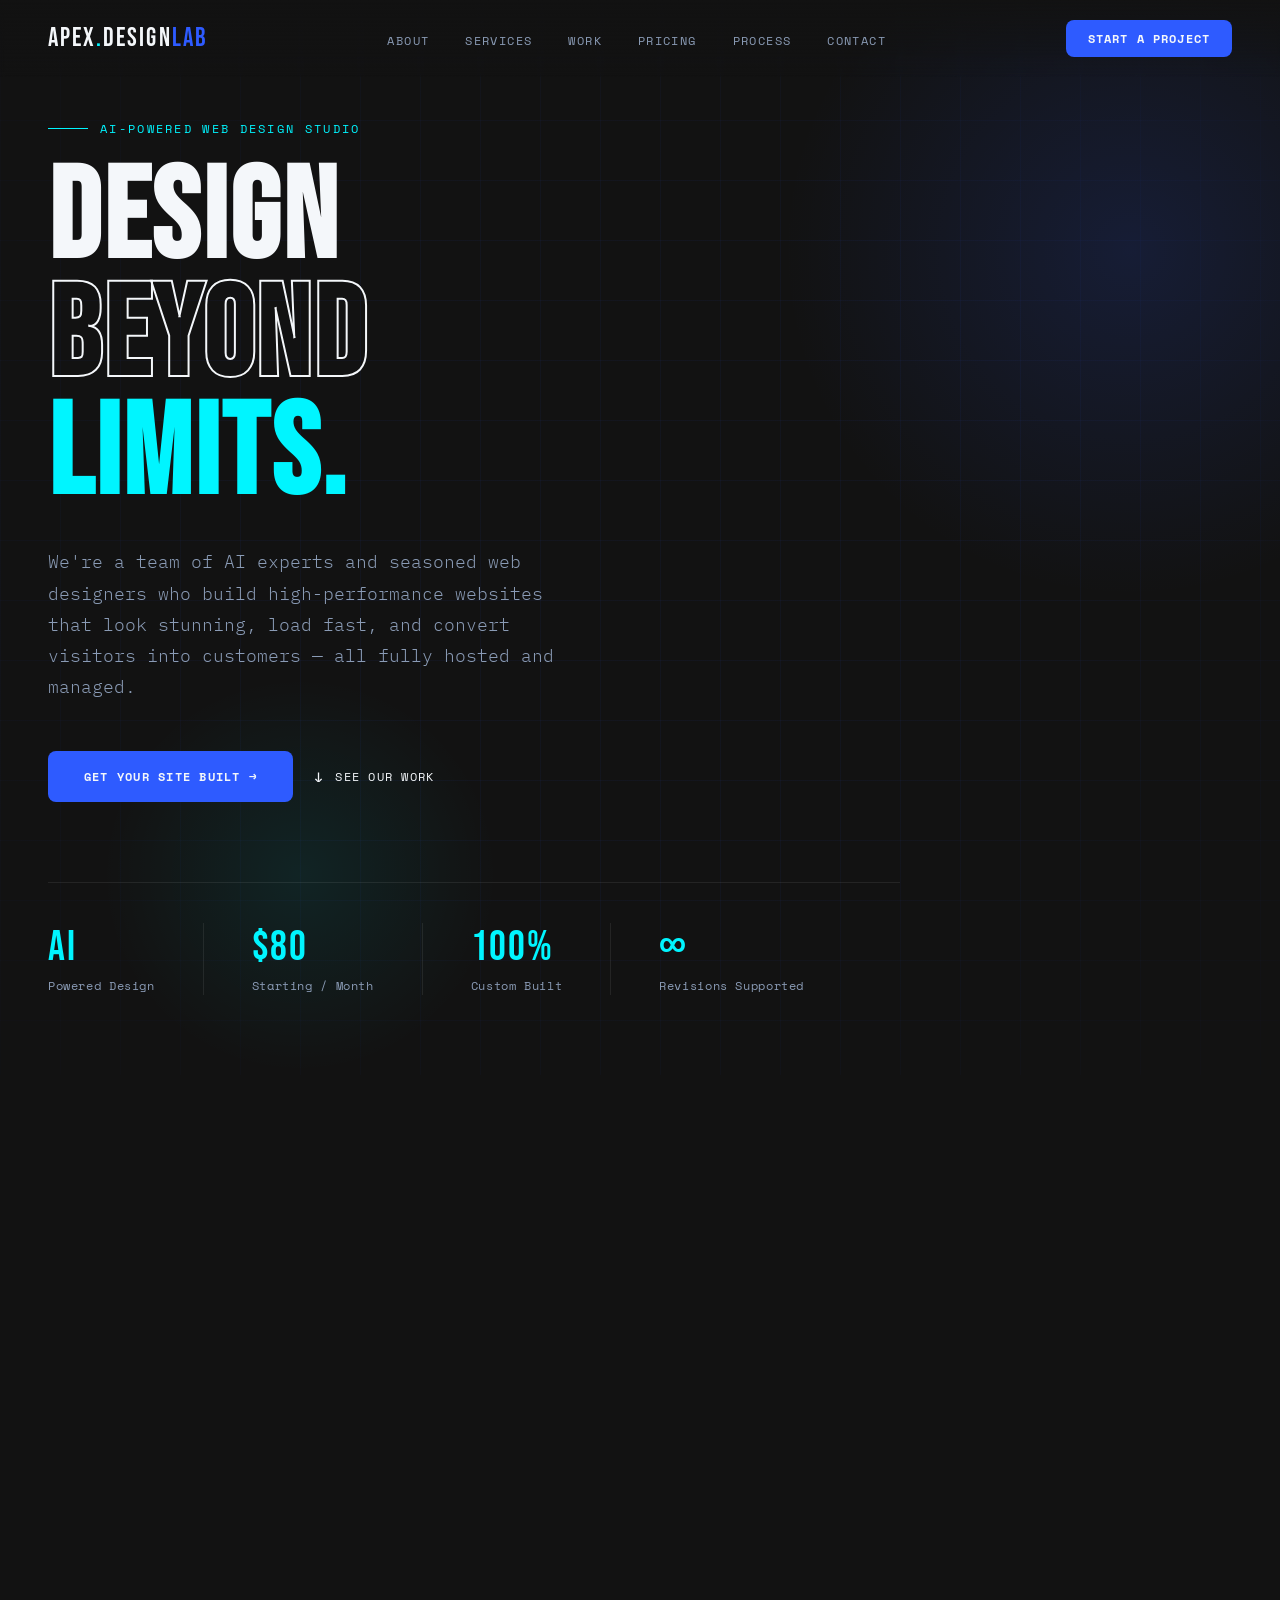
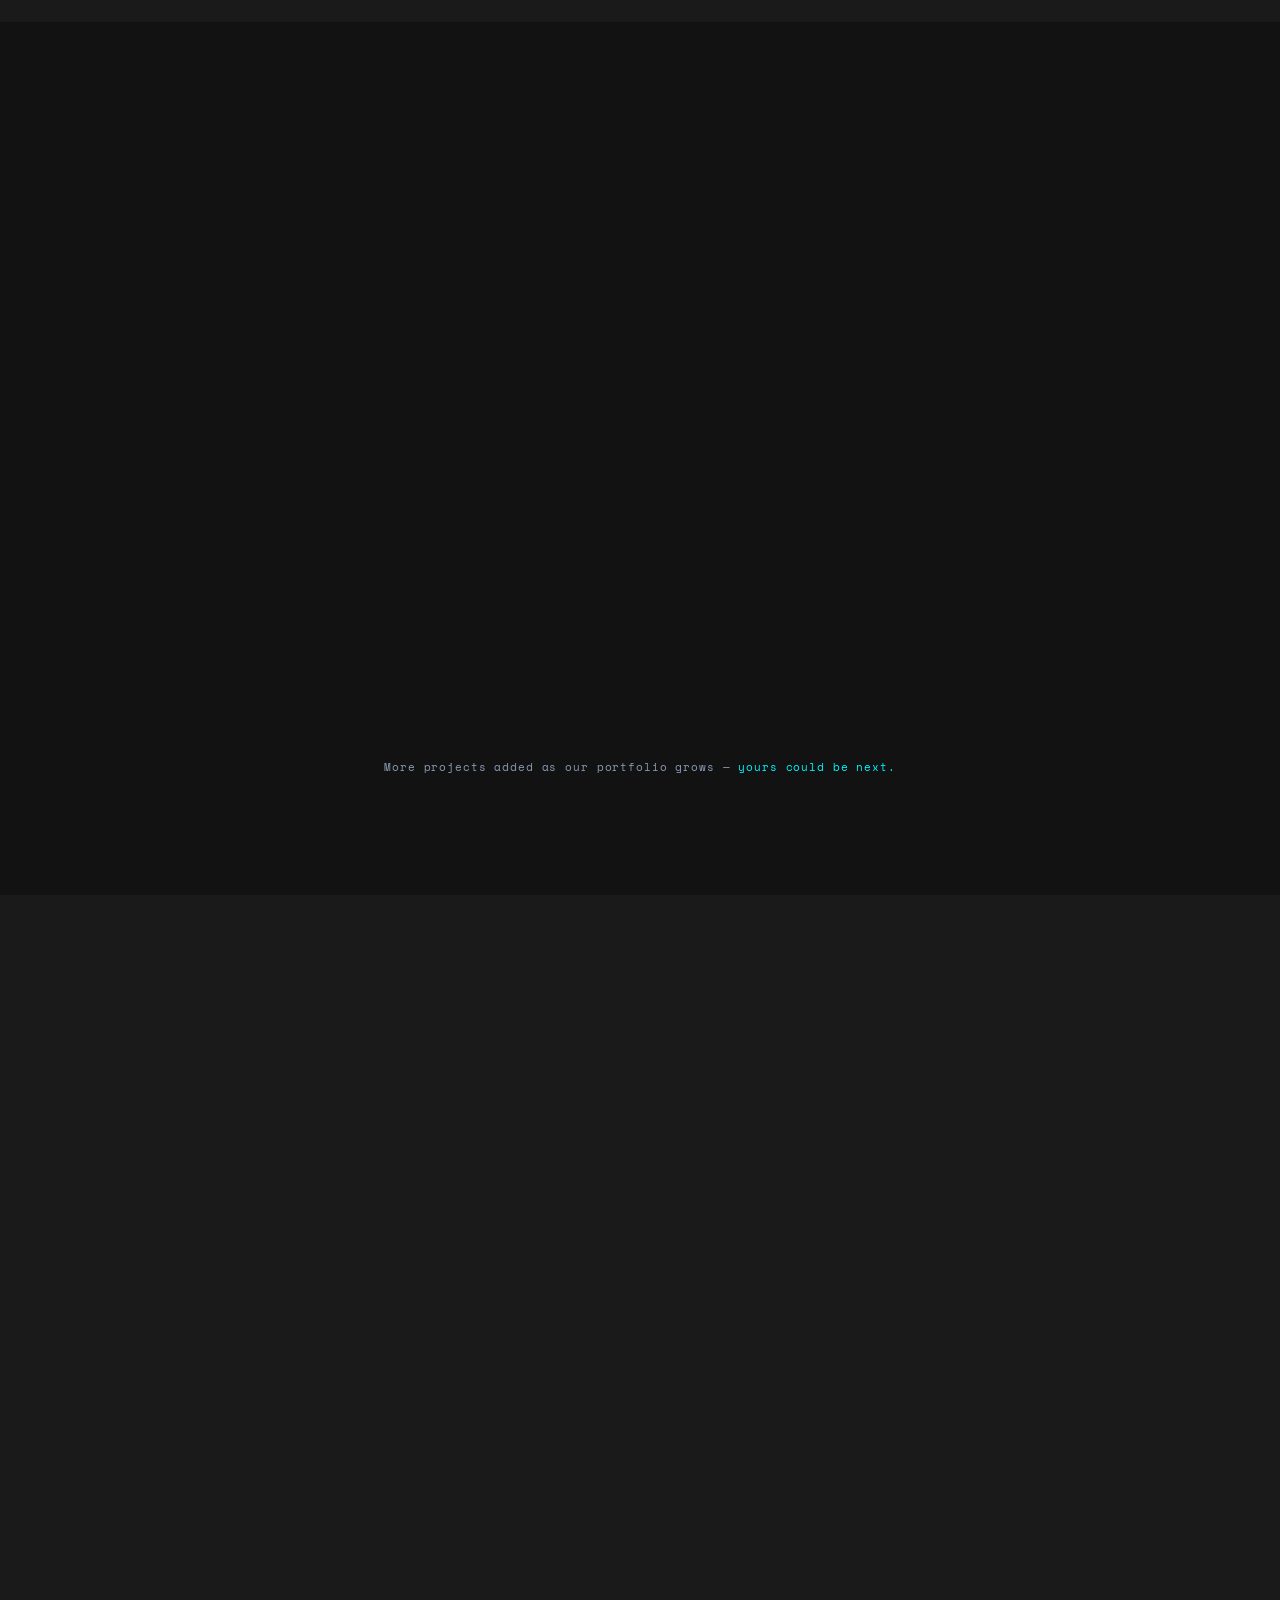
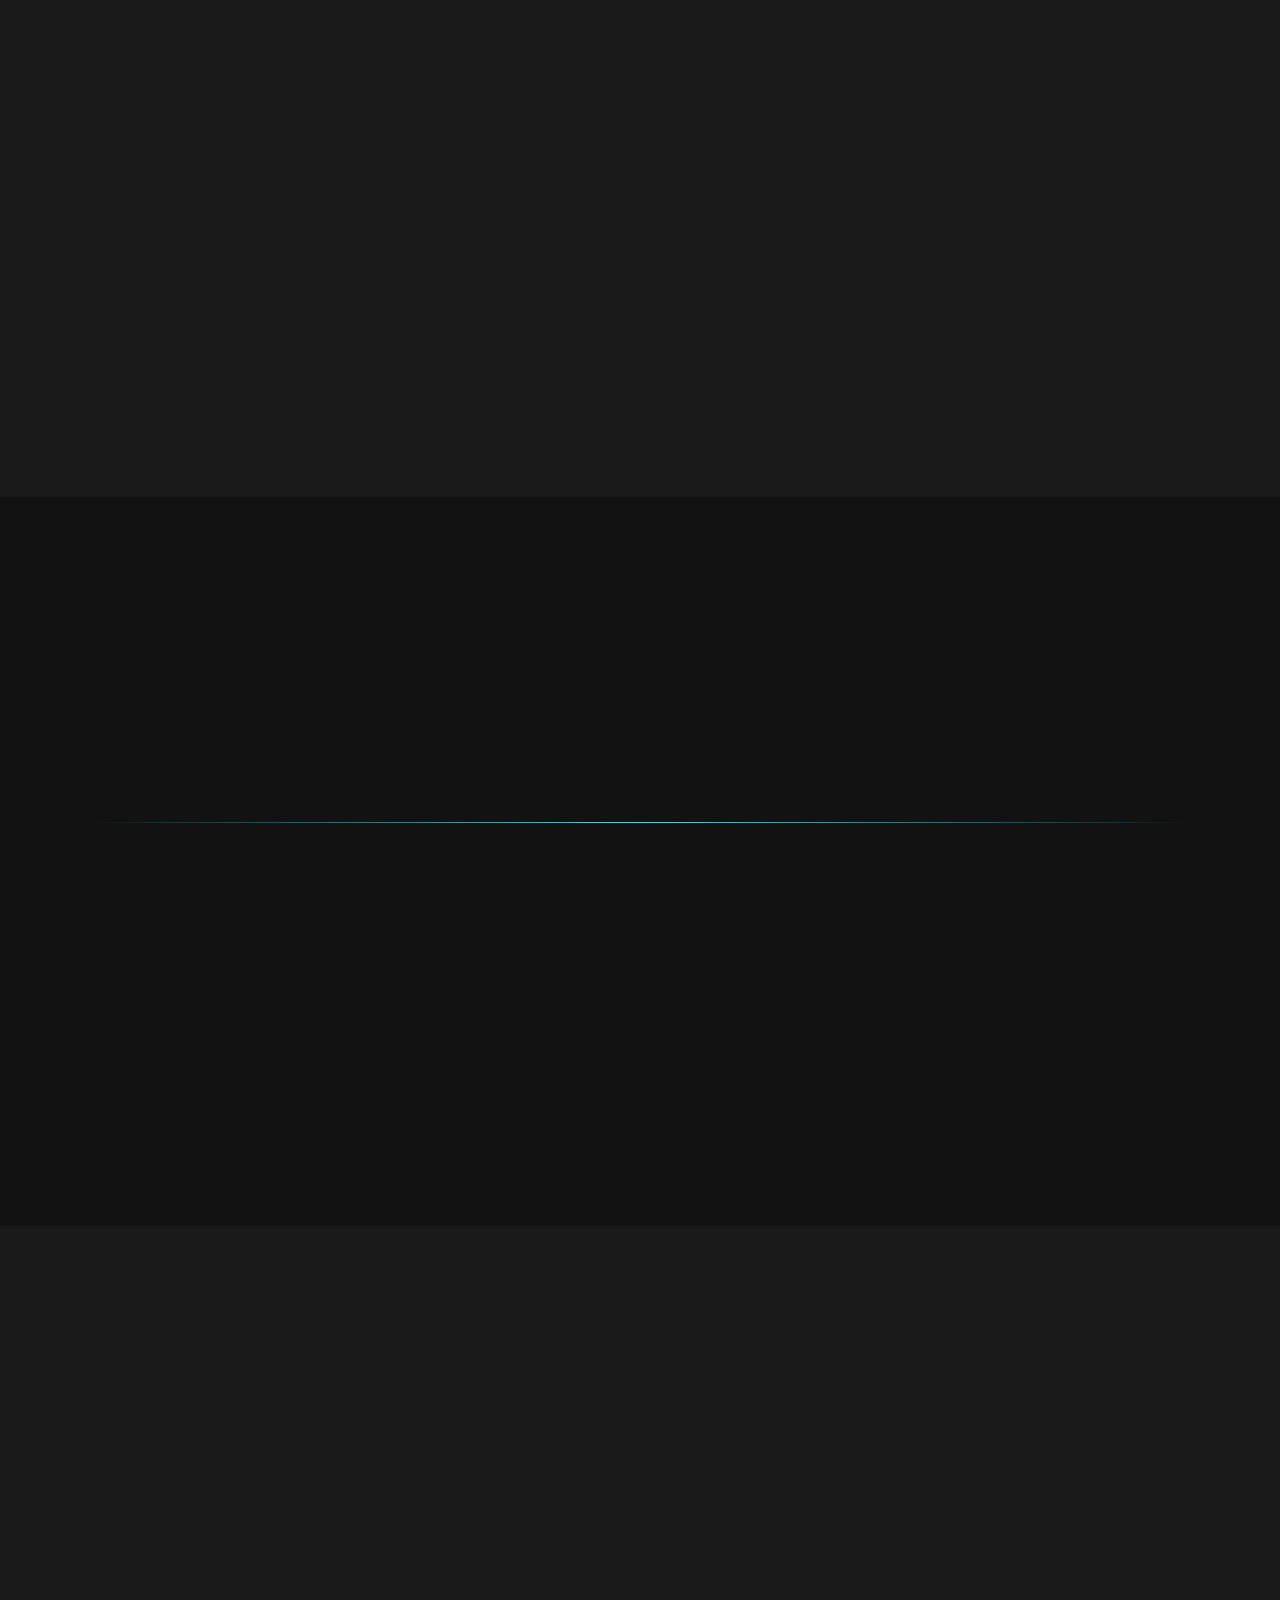
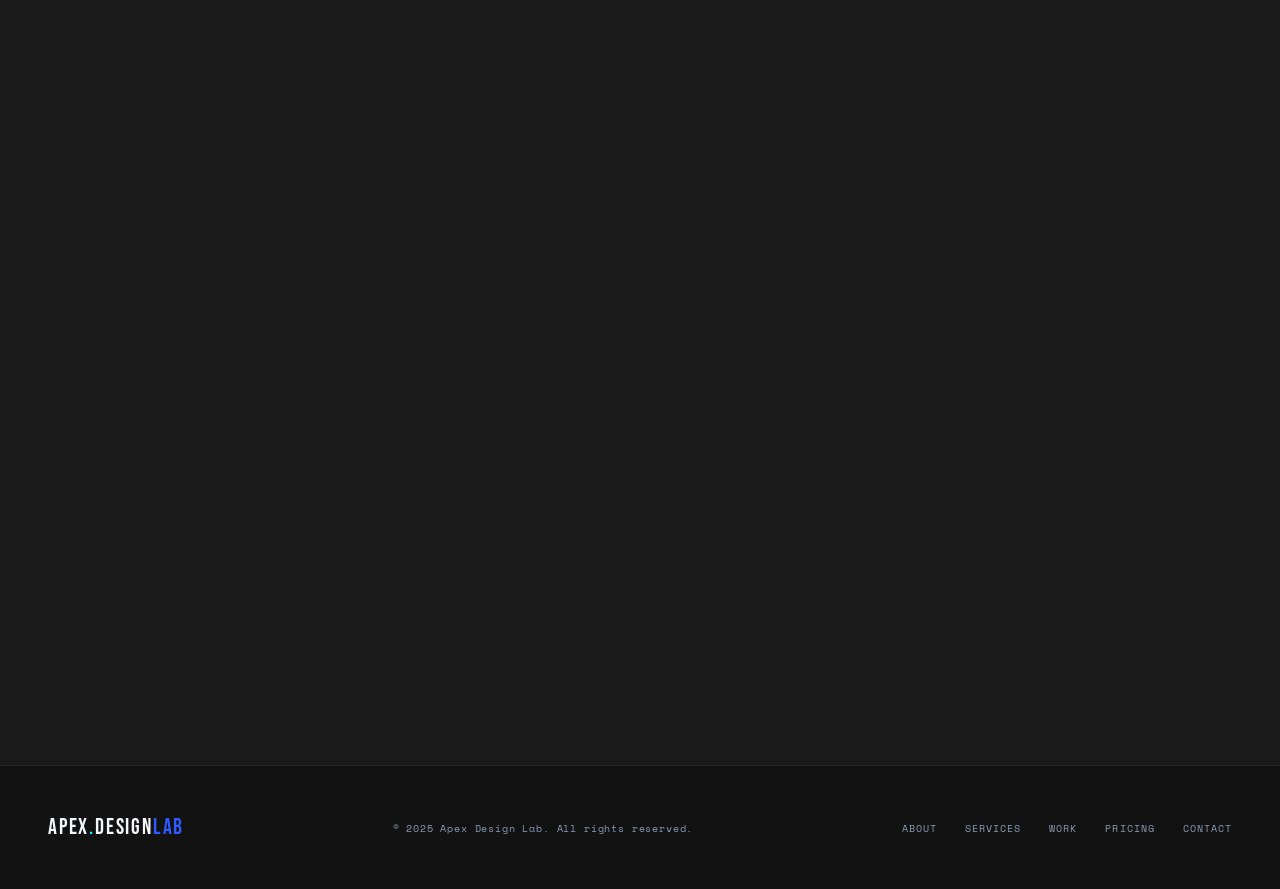
==== old.html @ 5b506402 "Rename index.html to old.html" ====
<!DOCTYPE html>
<html lang="en">
<head>
  <meta charset="UTF-8" />
  <meta name="viewport" content="width=device-width, initial-scale=1.0"/>
  <title>Apex Design Lab — AI-Powered Web Design</title>
  <link href="https://fonts.googleapis.com/css2?family=Bebas+Neue&family=IBM+Plex+Mono:wght@300;400;500&family=Space+Mono:wght@400;700&display=swap" rel="stylesheet"/>
  <style>
    *, *::before, *::after { box-sizing: border-box; margin: 0; padding: 0; }

    :root {
      --black: #121212;
      --surface: #1a1a1a;
      --card: #1f1f1f;
      --border: rgba(255,255,255,0.08);
      --accent: #00F5FF;
      --primary: #2E5BFF;
      --accent2: #2E5BFF;
      --text: #F4F7FA;
      --muted: #8a9bb5;
      --white: #F4F7FA;
      --neutral: #F4F7FA;
    }

    html { scroll-behavior: smooth; }

    body {
      background: var(--black);
      color: var(--text);
      font-family: 'IBM Plex Mono', monospace;
      font-weight: 300;
      overflow-x: hidden;
    }



    /* ─── NAV ─── */
    nav {
      position: fixed; top: 0; left: 0; right: 0;
      z-index: 100;
      display: flex; align-items: center; justify-content: space-between;
      padding: 20px 48px;
      background: linear-gradient(to bottom, rgba(18,18,18,0.95), transparent);
      backdrop-filter: blur(2px);
    }
    .nav-logo {
      font-family: 'Bebas Neue', sans-serif;
      font-size: 1.6rem;
      letter-spacing: 0.08em;
      color: var(--white);
      text-decoration: none;
    }
    .nav-logo span { color: var(--accent); }
    .nav-links { display: flex; gap: 36px; list-style: none; }
    .nav-links a {
      font-family: 'Space Mono', monospace;
      font-size: 0.72rem;
      letter-spacing: 0.12em;
      text-transform: uppercase;
      color: var(--muted);
      text-decoration: none;
      transition: color 0.2s;
    }
    .nav-links a:hover { color: var(--accent); }
    .nav-cta {
      font-family: 'Space Mono', monospace;
      font-size: 0.72rem;
      letter-spacing: 0.1em;
      text-transform: uppercase;
      background: var(--primary);
      color: var(--neutral);
      padding: 10px 22px;
      border: none;
      font-weight: 700;
      text-decoration: none;
      transition: background 0.2s, transform 0.15s;
      border-radius: 8px;
    }
    .nav-cta:hover { background: var(--accent); color: var(--black); transform: translateY(-1px); }
    /* ─── HERO ─── */
    #hero {
      min-height: 100vh;
      display: flex; align-items: center;
      padding: 120px 48px 80px;
      position: relative;
      overflow: hidden;
    }

    .hero-grid-bg {
      position: absolute; inset: 0;
      background-image:
        linear-gradient(rgba(46,91,255,0.05) 1px, transparent 1px),
        linear-gradient(90deg, rgba(46,91,255,0.05) 1px, transparent 1px);
      background-size: 60px 60px;
      mask-image: radial-gradient(ellipse 80% 80% at 50% 50%, black 40%, transparent 100%);
    }

    .hero-glow {
      position: absolute;
      width: 700px; height: 700px;
      border-radius: 50%;
      background: radial-gradient(circle, rgba(46,91,255,0.15) 0%, transparent 70%);
      top: -100px; right: -200px;
      animation: floatGlow 8s ease-in-out infinite alternate;
    }
    .hero-glow2 {
      position: absolute;
      width: 400px; height: 400px;
      border-radius: 50%;
      background: radial-gradient(circle, rgba(0,245,255,0.08) 0%, transparent 70%);
      bottom: 0; left: 100px;
      animation: floatGlow 10s ease-in-out infinite alternate-reverse;
    }
    @keyframes floatGlow {
      from { transform: translate(0, 0); }
      to { transform: translate(30px, -40px); }
    }

    .hero-content { position: relative; max-width: 900px; }

    .hero-eyebrow {
      font-family: 'Space Mono', monospace;
      font-size: 0.72rem;
      letter-spacing: 0.2em;
      text-transform: uppercase;
      color: var(--accent);
      margin-bottom: 24px;
      display: flex; align-items: center; gap: 12px;
      animation: fadeUp 0.8s ease both;
    }
    .hero-eyebrow::before {
      content: '';
      display: block;
      width: 40px; height: 1px;
      background: var(--accent);
    }

    h1 {
      font-family: 'Bebas Neue', sans-serif;
      font-size: clamp(4rem, 10vw, 9rem);
      line-height: 0.92;
      letter-spacing: 0.02em;
      color: var(--white);
      animation: fadeUp 0.8s ease 0.1s both;
    }
    h1 .outline {
      -webkit-text-stroke: 2px var(--white);
      color: transparent;
    }
    h1 .accent { color: var(--accent); }

    .hero-sub {
      margin-top: 32px;
      font-size: 1.15rem;
      line-height: 1.7;
      color: var(--muted);
      max-width: 540px;
      font-weight: 300;
      animation: fadeUp 0.8s ease 0.2s both;
    }

    .hero-actions {
      margin-top: 48px;
      display: flex; gap: 20px; align-items: center;
      animation: fadeUp 0.8s ease 0.3s both;
    }
    .btn-primary {
      font-family: 'Space Mono', monospace;
      font-size: 0.78rem;
      letter-spacing: 0.1em;
      text-transform: uppercase;
      font-weight: 700;
      background: var(--primary);
      color: var(--neutral);
      padding: 16px 36px;
      border: none;
      text-decoration: none;
      border-radius: 8px;
      transition: all 0.2s;
      position: relative;
      overflow: hidden;
    }
    .btn-primary::after {
      content: '';
      position: absolute; inset: 0;
      background: white;
      opacity: 0;
      transition: opacity 0.2s;
    }
    .btn-primary:hover::after { opacity: 0.15; }
    .btn-primary:hover { transform: translateY(-2px); }

    .btn-ghost {
      font-family: 'Space Mono', monospace;
      font-size: 0.78rem;
      letter-spacing: 0.1em;
      text-transform: uppercase;
      color: var(--text);
      text-decoration: none;
      display: flex; align-items: center; gap: 10px;
      transition: color 0.2s, gap 0.2s;
    }
    .btn-ghost:hover { color: var(--accent); gap: 14px; }
    .btn-ghost .arrow { font-size: 1.1rem; }

    .hero-stats {
      margin-top: 80px;
      display: flex; gap: 0;
      border-top: 1px solid var(--border);
      padding-top: 40px;
      animation: fadeUp 0.8s ease 0.4s both;
    }
    .stat {
      padding-right: 48px;
      border-right: 1px solid var(--border);
      margin-right: 48px;
    }
    .stat:last-child { border-right: none; }
    .stat-num {
      font-family: 'Bebas Neue', sans-serif;
      font-size: 2.6rem;
      color: var(--accent);
      letter-spacing: 0.04em;
    }
    .stat-label {
      font-size: 0.78rem;
      color: var(--muted);
      margin-top: 4px;
      font-family: 'Space Mono', monospace;
      letter-spacing: 0.05em;
    }

    /* ─── SECTIONS ─── */
    section { padding: 120px 48px; }

    .section-tag {
      font-family: 'Space Mono', monospace;
      font-size: 0.7rem;
      letter-spacing: 0.2em;
      text-transform: uppercase;
      color: var(--accent);
      display: flex; align-items: center; gap: 12px;
      margin-bottom: 20px;
    }
    .section-tag::before {
      content: '';
      display: block; width: 24px; height: 1px;
      background: var(--accent);
    }

    h2 {
      font-family: 'Bebas Neue', sans-serif;
      font-size: clamp(2.6rem, 5vw, 4.5rem);
      line-height: 1;
      letter-spacing: 0.03em;
      color: var(--white);
      margin-bottom: 16px;
    }
    h2 .dim { color: var(--muted); }

    /* ─── ABOUT ─── */
    #about {
      display: grid;
      grid-template-columns: 1fr 1fr;
      gap: 80px;
      align-items: center;
    }

    .about-visual {
      position: relative;
      aspect-ratio: 1;
      max-width: 480px;
      min-height: 400px;
    }
    .about-box {
      position: absolute;
      border: 1px solid var(--border);
      background: var(--card);
    }
    .about-box-main {
      inset: 0;
      display: flex; align-items: center; justify-content: center;
      flex-direction: column; gap: 12px;
    }
    .about-icon-ring {
      width: 120px; height: 120px;
      border: 1px solid var(--accent);
      border-radius: 50%;
      display: flex; align-items: center; justify-content: center;
      position: relative;
    }
    .about-icon-ring::before {
      content: '';
      position: absolute;
      width: 90px; height: 90px;
      border: 1px dashed rgba(0,229,255,0.3);
      border-radius: 50%;
      animation: spin 20s linear infinite;
    }
    @keyframes spin { to { transform: rotate(360deg); } }
    .about-icon { font-size: 2.5rem; }
    .about-badge {
      position: absolute;
      bottom: -20px; right: -20px;
      background: var(--accent);
      color: var(--black);
      font-family: 'Space Mono', monospace;
      font-size: 0.65rem;
      font-weight: 700;
      letter-spacing: 0.1em;
      padding: 14px 18px;
      text-transform: uppercase;
      line-height: 1.4;
      border-radius: 8px;
    }

    .about-text p {
      font-size: 1.05rem;
      color: var(--muted);
      line-height: 1.8;
      font-weight: 300;
      margin-bottom: 20px;
    }
    .about-text p strong { color: var(--text); font-weight: 500; }

    .pill-list { display: flex; flex-wrap: wrap; gap: 10px; margin-top: 32px; }
    .pill {
      font-family: 'Space Mono', monospace;
      font-size: 0.68rem;
      letter-spacing: 0.08em;
      text-transform: uppercase;
      border: 1px solid var(--border);
      color: var(--muted);
      padding: 8px 16px;
      transition: border-color 0.2s, color 0.2s;
    }
    .pill:hover { border-color: var(--accent); color: var(--accent); }

    /* ─── SERVICES ─── */
    #services { background: var(--surface); }

    .services-header {
      display: flex; justify-content: space-between; align-items: flex-end;
      margin-bottom: 64px;
    }
    .services-intro {
      font-size: 1rem;
      color: var(--muted);
      line-height: 1.7;
      max-width: 360px;
      font-weight: 300;
    }

    .services-grid {
      display: grid;
      grid-template-columns: repeat(3, 1fr);
      gap: 2px;
    }
    .service-card {
      background: var(--card);
      padding: 44px 36px;
      border-top: 2px solid transparent;
      transition: border-color 0.3s, background 0.3s;
      position: relative;
      overflow: hidden;
    }
    .service-card::before {
      content: '';
      position: absolute; top: 0; left: 0; right: 0;
      height: 2px;
      background: var(--accent);
      transform: scaleX(0);
      transform-origin: left;
      transition: transform 0.4s ease;
    }
    .service-card:hover::before { transform: scaleX(1); }
    .service-card:hover { background: #161e28; }

    .service-num {
      font-family: 'Bebas Neue', sans-serif;
      font-size: 3.5rem;
      color: var(--border);
      line-height: 1;
      margin-bottom: 24px;
      transition: color 0.3s;
    }
    .service-card:hover .service-num { color: rgba(0,229,255,0.15); }

    .service-card h3 {
      font-family: 'Bebas Neue', sans-serif;
      font-size: 1.6rem;
      letter-spacing: 0.04em;
      color: var(--white);
      margin-bottom: 14px;
    }
    .service-card p {
      font-size: 0.9rem;
      color: var(--muted);
      line-height: 1.7;
      font-weight: 300;
    }
    .service-tags { margin-top: 24px; display: flex; flex-wrap: wrap; gap: 8px; }
    .stag {
      font-family: 'Space Mono', monospace;
      font-size: 0.6rem;
      letter-spacing: 0.08em;
      text-transform: uppercase;
      background: rgba(0,229,255,0.07);
      color: var(--accent);
      padding: 5px 10px;
    }

    /* ─── GALLERY ─── */
    #gallery { background: var(--black); }

    .gallery-header { margin-bottom: 60px; }
    .gallery-grid {
      display: grid;
      grid-template-columns: repeat(12, 1fr);
      gap: 16px;
    }

    .gallery-item {
      position: relative;
      overflow: hidden;
      background: var(--card);
      border: 1px solid var(--border);
      cursor: none;
    }
    .gallery-item.featured {
      grid-column: span 8;
      grid-row: span 2;
    }
    .gallery-item.secondary { grid-column: span 4; }
    .gallery-item.placeholder { grid-column: span 4; }

    .gallery-iframe-wrap {
      width: 100%; height: 100%;
      min-height: 340px;
      position: relative;
      overflow: hidden;
      pointer-events: none;
    }
    .gallery-iframe-wrap iframe {
      width: 200%;
      height: 200%;
      transform: scale(0.5);
      transform-origin: top left;
      border: none;
      pointer-events: none;
    }

    .gallery-overlay {
      position: absolute; inset: 0;
      background: linear-gradient(to top, rgba(8,10,15,0.95) 0%, transparent 50%);
      display: flex; flex-direction: column; justify-content: flex-end;
      padding: 28px;
      opacity: 0;
      transition: opacity 0.3s;
    }
    .gallery-item:hover .gallery-overlay { opacity: 1; }

    .gallery-overlay-tag {
      font-family: 'Space Mono', monospace;
      font-size: 0.65rem;
      letter-spacing: 0.12em;
      text-transform: uppercase;
      color: var(--accent);
      margin-bottom: 8px;
    }
    .gallery-overlay h3 {
      font-family: 'Bebas Neue', sans-serif;
      font-size: 1.6rem;
      letter-spacing: 0.04em;
      color: var(--white);
      margin-bottom: 10px;
    }
    .gallery-link {
      font-family: 'Space Mono', monospace;
      font-size: 0.68rem;
      letter-spacing: 0.1em;
      text-transform: uppercase;
      color: var(--white);
      text-decoration: none;
      display: inline-flex; align-items: center; gap: 8px;
      border-bottom: 1px solid var(--accent);
      padding-bottom: 2px;
      width: fit-content;
      transition: color 0.2s;
    }
    .gallery-link:hover { color: var(--accent); }

    /* Placeholder cards */
    .placeholder-inner {
      width: 100%; height: 100%; min-height: 180px;
      display: flex; flex-direction: column;
      align-items: center; justify-content: center;
      gap: 12px;
      border: 2px dashed var(--border);
      margin: 12px;
      width: calc(100% - 24px);
      height: calc(100% - 24px);
    }
    .placeholder-icon { font-size: 2rem; opacity: 0.3; }
    .placeholder-text {
      font-family: 'Space Mono', monospace;
      font-size: 0.65rem;
      letter-spacing: 0.15em;
      text-transform: uppercase;
      color: var(--muted);
      opacity: 0.5;
    }

    /* ─── PRICING ─── */
    #pricing { background: var(--surface); }

    .pricing-intro {
      max-width: 600px;
      margin-bottom: 64px;
    }
    .pricing-intro p {
      font-size: 1.05rem;
      color: var(--muted);
      font-weight: 300;
      line-height: 1.7;
      margin-top: 16px;
    }

    .pricing-grid {
      display: grid;
      grid-template-columns: repeat(3, 1fr);
      gap: 2px;
    }

    .price-card {
      background: var(--card);
      padding: 48px 40px;
      position: relative;
      overflow: hidden;
      transition: background 0.3s;
    }
    .price-card.featured {
      background: var(--primary);
      z-index: 1;
    }
    .price-card.featured * { color: var(--neutral) !important; }
    .price-card.featured .price-feature::before { background: var(--accent) !important; }
    .price-card.featured .price-badge { background: rgba(0,245,255,0.15); color: var(--accent) !important; }

    .price-badge {
      display: inline-block;
      font-family: 'Space Mono', monospace;
      font-size: 0.62rem;
      letter-spacing: 0.12em;
      text-transform: uppercase;
      background: rgba(0,229,255,0.12);
      color: var(--accent);
      padding: 5px 12px;
      margin-bottom: 28px;
    }

    .price-name {
      font-family: 'Bebas Neue', sans-serif;
      font-size: 1.8rem;
      letter-spacing: 0.05em;
      color: var(--white);
      margin-bottom: 8px;
    }

    .price-amount {
      font-family: 'Bebas Neue', sans-serif;
      font-size: 4rem;
      color: var(--white);
      line-height: 1;
      margin-bottom: 6px;
    }
    .price-amount sup {
      font-size: 1.5rem;
      vertical-align: top;
      margin-top: 10px;
      display: inline-block;
    }
    .price-period {
      font-size: 0.82rem;
      color: var(--muted);
      margin-bottom: 32px;
      font-family: 'Space Mono', monospace;
    }

    .price-divider {
      height: 1px;
      background: var(--border);
      margin: 28px 0;
    }
    .price-card.featured .price-divider { background: rgba(0,0,0,0.15); }

    .price-features { list-style: none; display: flex; flex-direction: column; gap: 14px; }
    .price-feature {
      display: flex; align-items: center; gap: 12px;
      font-size: 0.88rem;
      color: var(--text);
    }
    .price-feature::before {
      content: '';
      width: 6px; height: 6px;
      border-radius: 50%;
      background: var(--accent);
      flex-shrink: 0;
    }

    .price-cta {
      display: block;
      margin-top: 36px;
      font-family: 'Space Mono', monospace;
      font-size: 0.72rem;
      font-weight: 700;
      letter-spacing: 0.1em;
      text-transform: uppercase;
      text-align: center;
      padding: 16px;
      text-decoration: none;
      border: 1.5px solid var(--accent);
      color: var(--accent);
      transition: all 0.2s;
      border-radius: 8px;
    }
    .price-cta:hover, .price-card.featured .price-cta {
      background: var(--accent);
      color: var(--black);
      border-color: var(--accent);
    }
    .price-card.featured .price-cta:hover {
      background: var(--neutral);
      border-color: var(--neutral);
      color: var(--primary);
    }

    .pricing-note {
      margin-top: 40px;
      font-family: 'Space Mono', monospace;
      font-size: 0.68rem;
      letter-spacing: 0.06em;
      color: var(--muted);
      text-align: center;
    }
    .pricing-note span { color: var(--accent); }

    /* ─── PROCESS ─── */
    #process { background: var(--black); }

    .process-grid {
      display: grid;
      grid-template-columns: repeat(4, 1fr);
      gap: 0;
      margin-top: 64px;
      position: relative;
    }
    .process-grid::before {
      content: '';
      position: absolute;
      top: 40px; left: 40px; right: 40px;
      height: 1px;
      background: linear-gradient(to right, transparent, var(--accent), transparent);
    }

    .process-step {
      padding: 24px 32px 40px;
      border-right: 1px solid var(--border);
      position: relative;
    }
    .process-step:last-child { border-right: none; }

    .step-dot {
      width: 18px; height: 18px;
      border-radius: 50%;
      border: 2px solid var(--accent);
      background: var(--black);
      display: flex; align-items: center; justify-content: center;
      margin-bottom: 28px;
      position: relative;
      z-index: 1;
    }
    .step-dot::after {
      content: '';
      width: 6px; height: 6px;
      border-radius: 50%;
      background: var(--accent);
    }

    .step-num {
      font-family: 'Space Mono', monospace;
      font-size: 0.65rem;
      letter-spacing: 0.15em;
      color: var(--accent);
      margin-bottom: 10px;
    }
    .process-step h3 {
      font-family: 'Bebas Neue', sans-serif;
      font-size: 1.5rem;
      letter-spacing: 0.04em;
      color: var(--white);
      margin-bottom: 14px;
    }
    .process-step p {
      font-size: 0.88rem;
      color: var(--muted);
      line-height: 1.7;
      font-weight: 300;
    }

    /* ─── CONTACT ─── */
    #contact {
      background: var(--surface);
      display: grid;
      grid-template-columns: 1fr 1fr;
      gap: 80px;
      align-items: start;
    }

    .contact-left p {
      font-size: 1.05rem;
      color: var(--muted);
      font-weight: 300;
      line-height: 1.7;
      margin-top: 20px;
      margin-bottom: 48px;
    }

    .contact-detail {
      display: flex; gap: 16px; align-items: flex-start;
      margin-bottom: 24px;
    }
    .contact-icon {
      width: 40px; height: 40px;
      border: 1px solid var(--border);
      display: flex; align-items: center; justify-content: center;
      font-size: 1rem;
      flex-shrink: 0;
    }
    .contact-detail-label {
      font-family: 'Space Mono', monospace;
      font-size: 0.65rem;
      letter-spacing: 0.12em;
      text-transform: uppercase;
      color: var(--accent);
      margin-bottom: 4px;
    }
    .contact-detail-val {
      font-size: 0.95rem;
      color: var(--text);
    }

    .contact-form { display: flex; flex-direction: column; gap: 20px; }
    .form-row { display: grid; grid-template-columns: 1fr 1fr; gap: 16px; }

    .form-group { display: flex; flex-direction: column; gap: 8px; }
    .form-group label {
      font-family: 'Space Mono', monospace;
      font-size: 0.65rem;
      letter-spacing: 0.12em;
      text-transform: uppercase;
      color: var(--muted);
    }
    .form-group input,
    .form-group select,
    .form-group textarea {
      background: var(--card);
      border: 1px solid var(--border);
      color: var(--text);
      font-family: 'IBM Plex Mono', monospace;
      font-size: 0.95rem;
      font-weight: 300;
      padding: 14px 18px;
      outline: none;
      transition: border-color 0.2s;
      resize: none;
    }
    .form-group input:focus,
    .form-group select:focus,
    .form-group textarea:focus { border-color: var(--accent); }
    .form-group select option { background: var(--card); }

    .submit-btn {
      font-family: 'Space Mono', monospace;
      font-size: 0.78rem;
      letter-spacing: 0.1em;
      text-transform: uppercase;
      font-weight: 700;
      background: var(--primary);
      color: var(--neutral);
      padding: 18px;
      border: none;
      transition: all 0.2s;
      border-radius: 8px;
      margin-top: 8px;
    }
    .submit-btn:hover { background: var(--accent); color: var(--black); transform: translateY(-2px); }

    /* ─── FOOTER ─── */
    footer {
      background: var(--black);
      border-top: 1px solid var(--border);
      padding: 48px;
      display: flex; justify-content: space-between; align-items: center;
    }
    .footer-logo {
      font-family: 'Bebas Neue', sans-serif;
      font-size: 1.4rem;
      letter-spacing: 0.08em;
      color: var(--white);
    }
    .footer-logo span { color: var(--accent); }
    .footer-copy {
      font-family: 'Space Mono', monospace;
      font-size: 0.65rem;
      letter-spacing: 0.08em;
      color: var(--muted);
    }
    .footer-links { display: flex; gap: 28px; }
    .footer-links a {
      font-family: 'Space Mono', monospace;
      font-size: 0.65rem;
      letter-spacing: 0.1em;
      text-transform: uppercase;
      color: var(--muted);
      text-decoration: none;
      transition: color 0.2s;
    }
    .footer-links a:hover { color: var(--accent); }

    /* ─── ANIMATIONS ─── */
    @keyframes fadeUp {
      from { opacity: 0; transform: translateY(24px); }
      to { opacity: 1; transform: translateY(0); }
    }
    .reveal {
      opacity: 0;
      transform: translateY(30px);
      transition: opacity 0.7s ease, transform 0.7s ease;
    }
    .reveal.visible { opacity: 1; transform: translateY(0); }

    /* ─── RESPONSIVE ─── */
    @media (max-width: 1024px) {
      nav { padding: 20px 28px; }
      .nav-links { display: none; }
      section { padding: 80px 28px; }
      #hero { padding: 120px 28px 60px; }
      #about { grid-template-columns: 1fr; gap: 48px; }
      .about-visual { max-width: 100%; }
      .services-grid { grid-template-columns: 1fr; gap: 2px; }
      .services-header { flex-direction: column; gap: 20px; }
      .pricing-grid { grid-template-columns: 1fr; gap: 2px; }
      .process-grid { grid-template-columns: 1fr 1fr; }
      .process-grid::before { display: none; }
      #contact { grid-template-columns: 1fr; gap: 48px; }
      .form-row { grid-template-columns: 1fr; }
      footer { flex-direction: column; gap: 20px; text-align: center; }
      .gallery-item.featured { grid-column: span 12; }
      .gallery-item.secondary, .gallery-item.placeholder { grid-column: span 6; }
    }
    @media (max-width: 640px) {
      h1 { font-size: 3.5rem; }
      .hero-stats { flex-direction: column; gap: 20px; }
      .stat { border-right: none; border-bottom: 1px solid var(--border); padding: 0 0 20px; margin: 0; }
      .process-grid { grid-template-columns: 1fr; }
      .gallery-item.secondary, .gallery-item.placeholder { grid-column: span 12; }
    }
  </style>
</head>
<body>

  <!-- NAV -->
  <nav>
    <a href="#hero" class="nav-logo">Apex<span>.</span>Design<span style="color:var(--accent2)">Lab</span></a>
    <ul class="nav-links">
      <li><a href="#about">About</a></li>
      <li><a href="#services">Services</a></li>
      <li><a href="#gallery">Work</a></li>
      <li><a href="#pricing">Pricing</a></li>
      <li><a href="#process">Process</a></li>
      <li><a href="#contact">Contact</a></li>
    </ul>
    <a href="#contact" class="nav-cta">Start a Project</a>
  </nav>

  <!-- HERO -->
  <section id="hero">
    <div class="hero-grid-bg"></div>
    <div class="hero-glow"></div>
    <div class="hero-glow2"></div>
    <div class="hero-content">
      <div class="hero-eyebrow">AI-Powered Web Design Studio</div>
      <h1>
        Design<br/>
        <span class="outline">Beyond</span><br/>
        <span class="accent">Limits.</span>
      </h1>
      <p class="hero-sub">
        We're a team of AI experts and seasoned web designers who build high-performance websites that look stunning, load fast, and convert visitors into customers — all fully hosted and managed.
      </p>
      <div class="hero-actions">
        <a href="#contact" class="btn-primary">Get Your Site Built →</a>
        <a href="#gallery" class="btn-ghost"><span class="arrow">↓</span> See Our Work</a>
      </div>
      <div class="hero-stats">
        <div class="stat">
          <div class="stat-num">AI</div>
          <div class="stat-label">Powered Design</div>
        </div>
        <div class="stat">
          <div class="stat-num">$80</div>
          <div class="stat-label">Starting / Month</div>
        </div>
        <div class="stat">
          <div class="stat-num">100%</div>
          <div class="stat-label">Custom Built</div>
        </div>
        <div class="stat">
          <div class="stat-num">∞</div>
          <div class="stat-label">Revisions Supported</div>
        </div>
      </div>
    </div>
  </section>

  <!-- ABOUT -->
  <section id="about" class="reveal">
    <div class="about-visual">
      <div class="about-box about-box-main">
        <div class="about-icon-ring">
          <div class="about-icon">⬡</div>
        </div>
        <span style="font-family:'Space Mono',monospace;font-size:0.65rem;letter-spacing:0.15em;color:var(--accent);text-transform:uppercase;margin-top:20px;">Apex Design Lab</span>
      </div>
      <div class="about-badge">AI + Design<br/>Experts</div>
    </div>
    <div class="about-text">
      <div class="section-tag">Who We Are</div>
      <h2>Where AI<br/><span class="dim">Meets</span> Craft</h2>
      <p>
        Apex Design Lab is a boutique studio combining <strong>cutting-edge AI technology</strong> with genuine design expertise. We're not just developers — we're AI specialists who understand both code and aesthetics at a deep level.
      </p>
      <p>
        Our team has built and deployed websites in many industries. We leverage AI tools to work faster and smarter, <strong>passing those savings directly to you</strong> through our affordable monthly model — so you get premium quality without the agency price tag.
      </p>
      <p>
        Every site we build is <strong>custom designed, fully hosted, and maintained</strong> by us. No templates, no cookie-cutter layouts, no surprise invoices.
      </p>
      <div class="pill-list">
        <span class="pill">AI-Assisted Build</span>
        <span class="pill">Responsive Design</span>
        <span class="pill">Managed Hosting</span>
        <span class="pill">E-Commerce Ready</span>
        <span class="pill">SEO Optimized</span>
        <span class="pill">Performance First</span>
        <span class="pill">Ongoing Support</span>
      </div>
    </div>
  </section>

  <!-- SERVICES -->
  <section id="services">
    <div class="services-header reveal">
      <div>
        <div class="section-tag">What We Build</div>
        <h2>Our <span class="dim">Services</span></h2>
      </div>
      <p class="services-intro">Everything you need to establish a powerful web presence — designed, built, and hosted under one roof.</p>
    </div>
    <div class="services-grid reveal">
      <div class="service-card">
        <div class="service-num">01</div>
        <h3>Custom Web Design</h3>
        <p>Fully bespoke websites designed from scratch to reflect your brand, attract your audience, and convert browsers into buyers. No templates — ever.</p>
        <div class="service-tags">
          <span class="stag">UI/UX</span>
          <span class="stag">Responsive</span>
          <span class="stag">Brand-Aligned</span>
        </div>
      </div>
      <div class="service-card">
        <div class="service-num">02</div>
        <h3>Hosting & Deployment</h3>
        <p>We handle the entire technical stack — domain, SSL certificates, CDN, performance optimization, and uptime monitoring — so you never have to worry about it.</p>
        <div class="service-tags">
          <span class="stag">SSL Included</span>
          <span class="stag">Fast CDN</span>
          <span class="stag">99.9% Uptime</span>
        </div>
      </div>
      <div class="service-card">
        <div class="service-num">03</div>
        <h3>SEO & Performance</h3>
        <p>We build for speed and discoverability from day one — structured data, core web vitals optimization, and content strategy included.</p>
        <div class="service-tags">
          <span class="stag">Core Vitals</span>
          <span class="stag">Meta Tags</span>
          <span class="stag">Speed Score</span>
        </div>
      </div>
      <div class="service-card">
        <div class="service-num">04</div>
        <h3>Ongoing Maintenance</h3>
        <p>Your site is never left to age. Regular updates, content changes, feature additions, and security patches are included in your monthly plan.</p>
        <div class="service-tags">
          <span class="stag">Updates</span>
          <span class="stag">Security</span>
          <span class="stag">Support</span>
        </div>
      </div>
    </div>
  </section>

  <!-- GALLERY -->
  <section id="gallery">
    <div class="gallery-header reveal">
      <div class="section-tag">Featured Work</div>
      <h2>Built By <span class="dim">Apex</span></h2>
    </div>
    <div class="gallery-grid reveal">

      <!-- Featured: Hair Affairs Boutique -->
      <div class="gallery-item featured">
        <div class="gallery-iframe-wrap">
          <iframe src="https://hairaffairsboutique.netlify.app/" title="Hair Affairs Boutique" loading="lazy" scrolling="no" tabindex="-1"></iframe>
        </div>
        <div class="gallery-overlay">
          <div class="gallery-overlay-tag">E-Commerce · Hair & Beauty</div>
          <h3>Hair Affairs Boutique</h3>
          <a href="https://hairaffairsboutique.netlify.app/" target="_blank" class="gallery-link">View Live Site →</a>
        </div>
      </div>

      <!-- Placeholder 2 -->
      <div class="gallery-item secondary">
        <div class="placeholder-inner">
          <div class="placeholder-icon">+</div>
          <div class="placeholder-text">Your Project Here</div>
        </div>
        <div class="gallery-overlay" style="opacity:0.6;">
          <div class="gallery-overlay-tag">Coming Soon</div>
          <h3>Next Project</h3>
        </div>
      </div>

      <!-- Placeholder 3 -->
      <div class="gallery-item placeholder">
        <div class="placeholder-inner">
          <div class="placeholder-icon">+</div>
          <div class="placeholder-text">Your Project Here</div>
        </div>
        <div class="gallery-overlay" style="opacity:0.6;">
          <div class="gallery-overlay-tag">Coming Soon</div>
          <h3>Next Project</h3>
        </div>
      </div>

    </div>
    <p style="margin-top:28px;font-family:'Space Mono',monospace;font-size:0.68rem;letter-spacing:0.08em;color:var(--muted);text-align:center;">
      More projects added as our portfolio grows — <span style="color:var(--accent)">yours could be next.</span>
    </p>
  </section>

  <!-- PRICING -->
  <section id="pricing">
    <div class="pricing-intro reveal">
      <div class="section-tag">Transparent Pricing</div>
      <h2>Simple, <span class="dim">Monthly</span> Plans</h2>
      <p>
        All plans include design, build, hosting, SSL, and ongoing support. Pricing reflects the complexity of your project — we'll quote you exactly before any work begins.
      </p>
    </div>
    <div class="pricing-grid reveal">

      <!-- The Essentials -->
      <div class="price-card">
        <div class="price-badge">Starter</div>
        <div class="price-name">The Essentials</div>
        <div class="price-amount"><sup>$</sup>80<span style="font-size:1.4rem;"> / <sup>£</sup>80</span></div>
        <div class="price-period">/ month</div>
        <div class="price-divider"></div>
        <ul class="price-features">
          <li class="price-feature">Static &amp; Booking site types</li>
          <li class="price-feature">Up to 3 pages</li>
          <li class="price-feature">1 domain included</li>
          <li class="price-feature">Custom design &amp; build</li>
          <li class="price-feature">Managed hosting &amp; SSL</li>
          <li class="price-feature">Mobile responsive</li>
          <li class="price-feature">Basic SEO setup</li>
        </ul>
        <a href="#contact" class="price-cta">Get Started</a>
      </div>

      <!-- Growth Lab (Featured) -->
      <div class="price-card featured">
        <div class="price-badge">Most Popular</div>
        <div class="price-name">Growth Lab</div>
        <div class="price-amount"><sup>$</sup>100<span style="font-size:1.4rem;"> / <sup>£</sup>100</span></div>
        <div class="price-period">/ month</div>
        <div class="price-divider"></div>
        <ul class="price-features">
          <li class="price-feature">Compatible features site type</li>
          <li class="price-feature">Up to 8 pages</li>
          <li class="price-feature">2 domains included</li>
          <li class="price-feature">Advanced custom design</li>
          <li class="price-feature">Managed hosting &amp; SSL</li>
          <li class="price-feature">Full SEO optimization</li>
          <li class="price-feature">Priority support</li>
        </ul>
        <a href="#contact" class="price-cta">Get Started</a>
      </div>

      <!-- Apex Elite -->
      <div class="price-card">
        <div class="price-badge">Premium</div>
        <div class="price-name">Apex Elite</div>
        <div class="price-amount"><sup>$</sup>140<span style="font-size:1.4rem;"> / <sup>£</sup>140</span></div>
        <div class="price-period">/ month</div>
        <div class="price-divider"></div>
        <ul class="price-features">
          <li class="price-feature">Payments &amp; custom site types</li>
          <li class="price-feature">Up to 15 pages</li>
          <li class="price-feature">5 domains included</li>
          <li class="price-feature">Full e-commerce suite</li>
          <li class="price-feature">Premium hosting &amp; CDN</li>
          <li class="price-feature">Advanced SEO strategy</li>
          <li class="price-feature">Dedicated support line</li>
        </ul>
        <a href="#contact" class="price-cta">Get Started</a>
      </div>

    </div>
    <p class="pricing-note reveal">
      Not sure which plan fits? <span>Reach out</span> — we'll assess your needs and give you an exact quote at no cost.
    </p>
  </section>

  <!-- PROCESS -->
  <section id="process">
    <div style="text-align:center;max-width:600px;margin:0 auto 0;" class="reveal">
      <div class="section-tag" style="justify-content:center;">How It Works</div>
      <h2>Our <span class="dim">4-Step</span> Process</h2>
    </div>
    <div class="process-grid">
      <div class="process-step reveal">
        <div class="step-dot"></div>
        <div class="step-num">Step 01</div>
        <h3>Discovery Call</h3>
        <p>We learn everything about your business, goals, and vision. No fluff — just an honest conversation about what you need and what it'll cost.</p>
      </div>
      <div class="process-step reveal">
        <div class="step-dot"></div>
        <div class="step-num">Step 02</div>
        <h3>Design & Build</h3>
        <p>Our team designs and develops your site from scratch using AI-powered workflows — fast, precise, and exactly aligned with your brand.</p>
      </div>
      <div class="process-step reveal">
        <div class="step-dot"></div>
        <div class="step-num">Step 03</div>
        <h3>Review & Refine</h3>
        <p>You review the site, we make changes until you're completely happy. No compromise — your sign-off is the only thing that matters.</p>
      </div>
      <div class="process-step reveal">
        <div class="step-dot"></div>
        <div class="step-num">Step 04</div>
        <h3>Launch & Maintain</h3>
        <p>We deploy your site, handle all hosting and domains, and stay on board month-to-month to keep everything updated, secure, and running fast.</p>
      </div>
    </div>
  </section>

  <!-- CONTACT -->
  <section id="contact">
    <div class="contact-left reveal">
      <div class="section-tag">Get In Touch</div>
      <h2>Ready to<br/><span class="dim">Build</span> Something?</h2>
      <p>Tell us about your project and we'll get back to you as soon as possible with a plan and exact pricing — completely free, no commitment.</p>
      <div class="contact-detail">
        <div class="contact-icon"></div>
        <div>
          <div class="contact-detail-label">Email</div>
          <div class="contact-detail-val"><a href="/cdn-cgi/l/email-protection" class="__cf_email__" data-cfemail="a4ccc1c8c8cbe4c5d4c1dcc0c1d7cdc3cac8c5c68ac7cbc9">[email&#160;protected]</a></div>
        </div>
      </div>
      <div class="contact-detail">
        <div class="contact-icon"></div>
        <div>
          <div class="contact-detail-label">Response Time</div>
          <div class="contact-detail-val">We'll be in touch soon</div>
        </div>
      </div>
      <div class="contact-detail">
        <div class="contact-icon"></div>
        <div>
          <div class="contact-detail-label">Free Consultation</div>
          <div class="contact-detail-val">No cost, no commitment</div>
        </div>
      </div>
    </div>
    <div class="reveal" style="width:100%;">
      <iframe
        src="https://docs.google.com/forms/d/e/1FAIpQLSeYkQMR_vd8ha9FmlaIyv6705ByTCYv2_7O-SxtRw56QU3lKQ/viewform?embedded=true"
        width="100%"
        height="900"
        frameborder="0"
        marginheight="0"
        marginwidth="0"
        style="border:1px solid var(--border); background: var(--card); display:block;"
      >Loading…</iframe>
    </div>
  </section>

  <!-- FOOTER -->
  <footer>
    <div class="footer-logo">Apex<span>.</span>Design<span style="color:var(--accent2)">Lab</span></div>
    <p class="footer-copy">© 2025 Apex Design Lab. All rights reserved.</p>
    <div class="footer-links">
      <a href="#about">About</a>
      <a href="#services">Services</a>
      <a href="#gallery">Work</a>
      <a href="#pricing">Pricing</a>
      <a href="#contact">Contact</a>
    </div>
  </footer>

  <script data-cfasync="false" src="/cdn-cgi/scripts/5c5dd728/cloudflare-static/email-decode.min.js"></script><script>
    // Scroll reveal
    const reveals = document.querySelectorAll('.reveal');
    const io = new IntersectionObserver((entries) => {
      entries.forEach(e => {
        if (e.isIntersecting) {
          e.target.classList.add('visible');
          io.unobserve(e.target);
        }
      });
    }, { threshold: 0.08 });
    reveals.forEach(r => io.observe(r));

    // Nav scroll style
    const nav = document.querySelector('nav');
    window.addEventListener('scroll', () => {
      if (window.scrollY > 60) {
        nav.style.background = 'rgba(18,18,18,0.97)';
        nav.style.backdropFilter = 'blur(12px)';
        nav.style.borderBottom = '1px solid rgba(255,255,255,0.06)';
      }
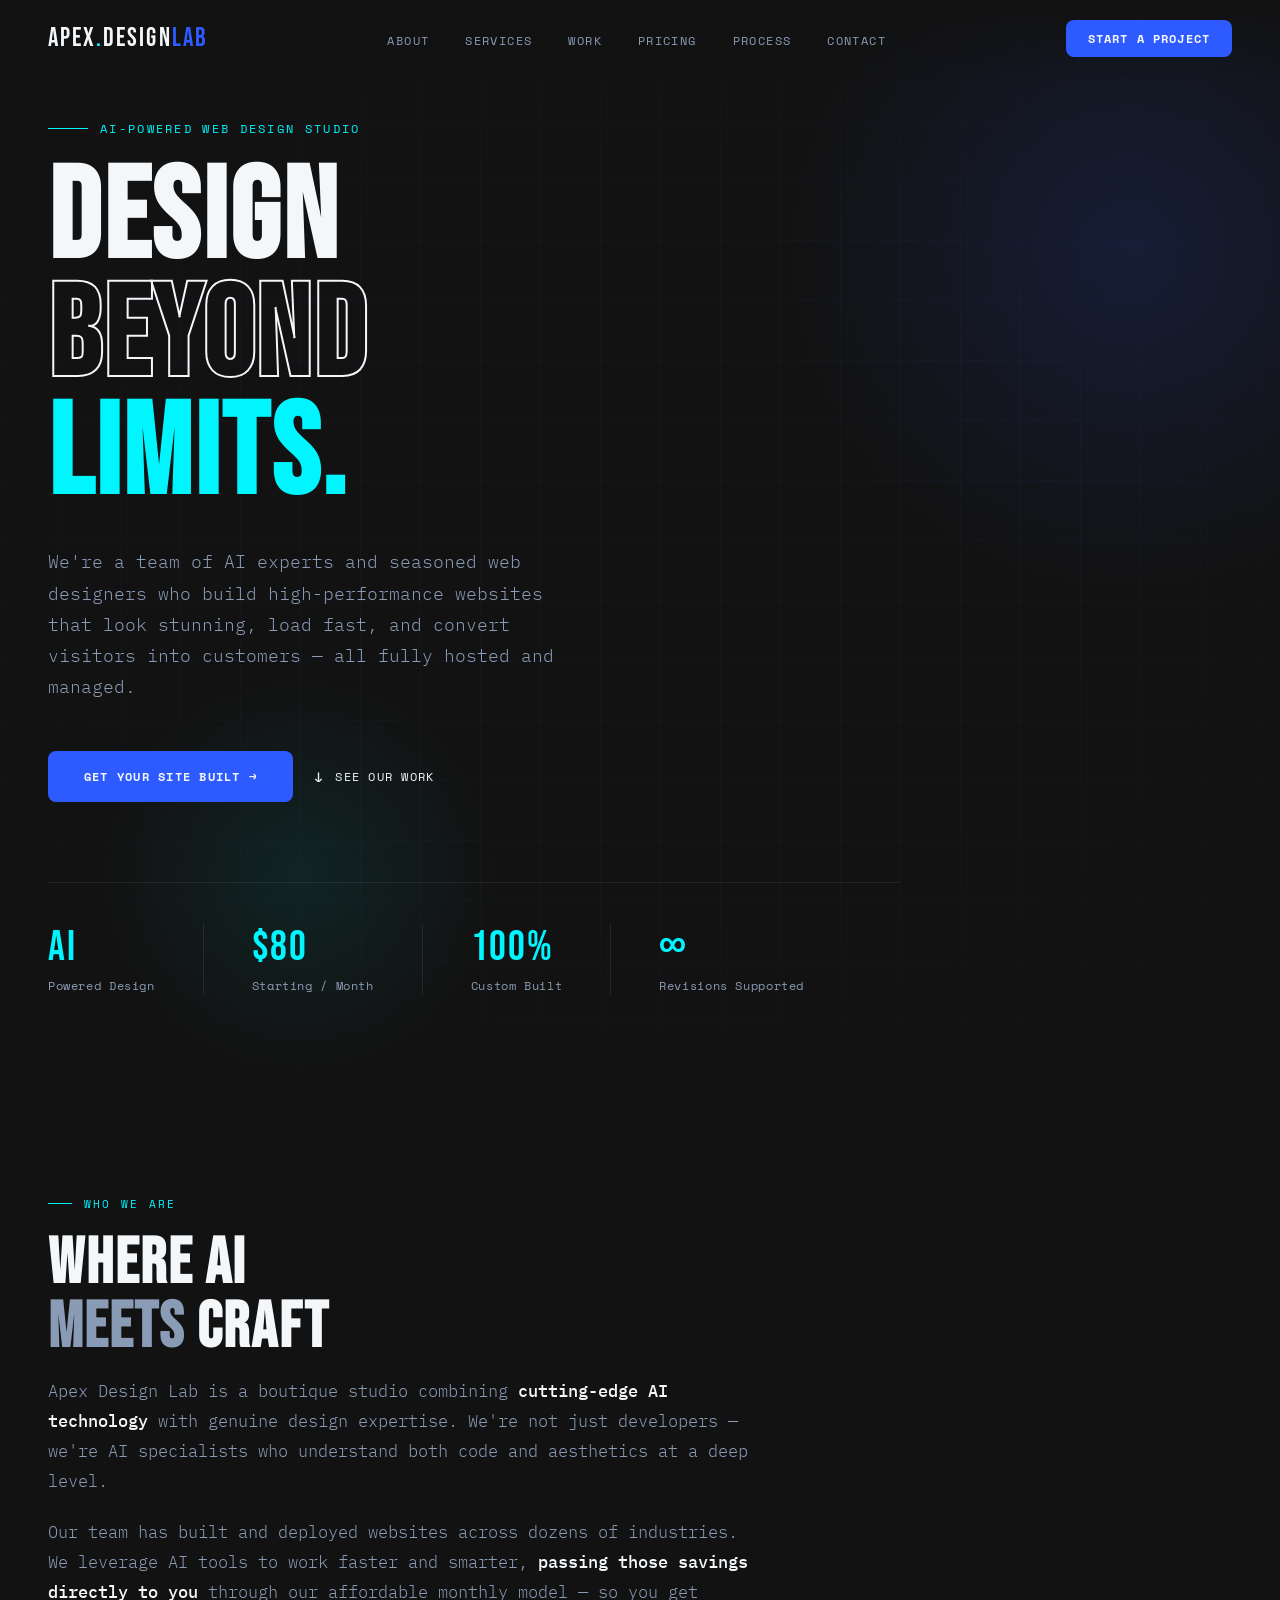
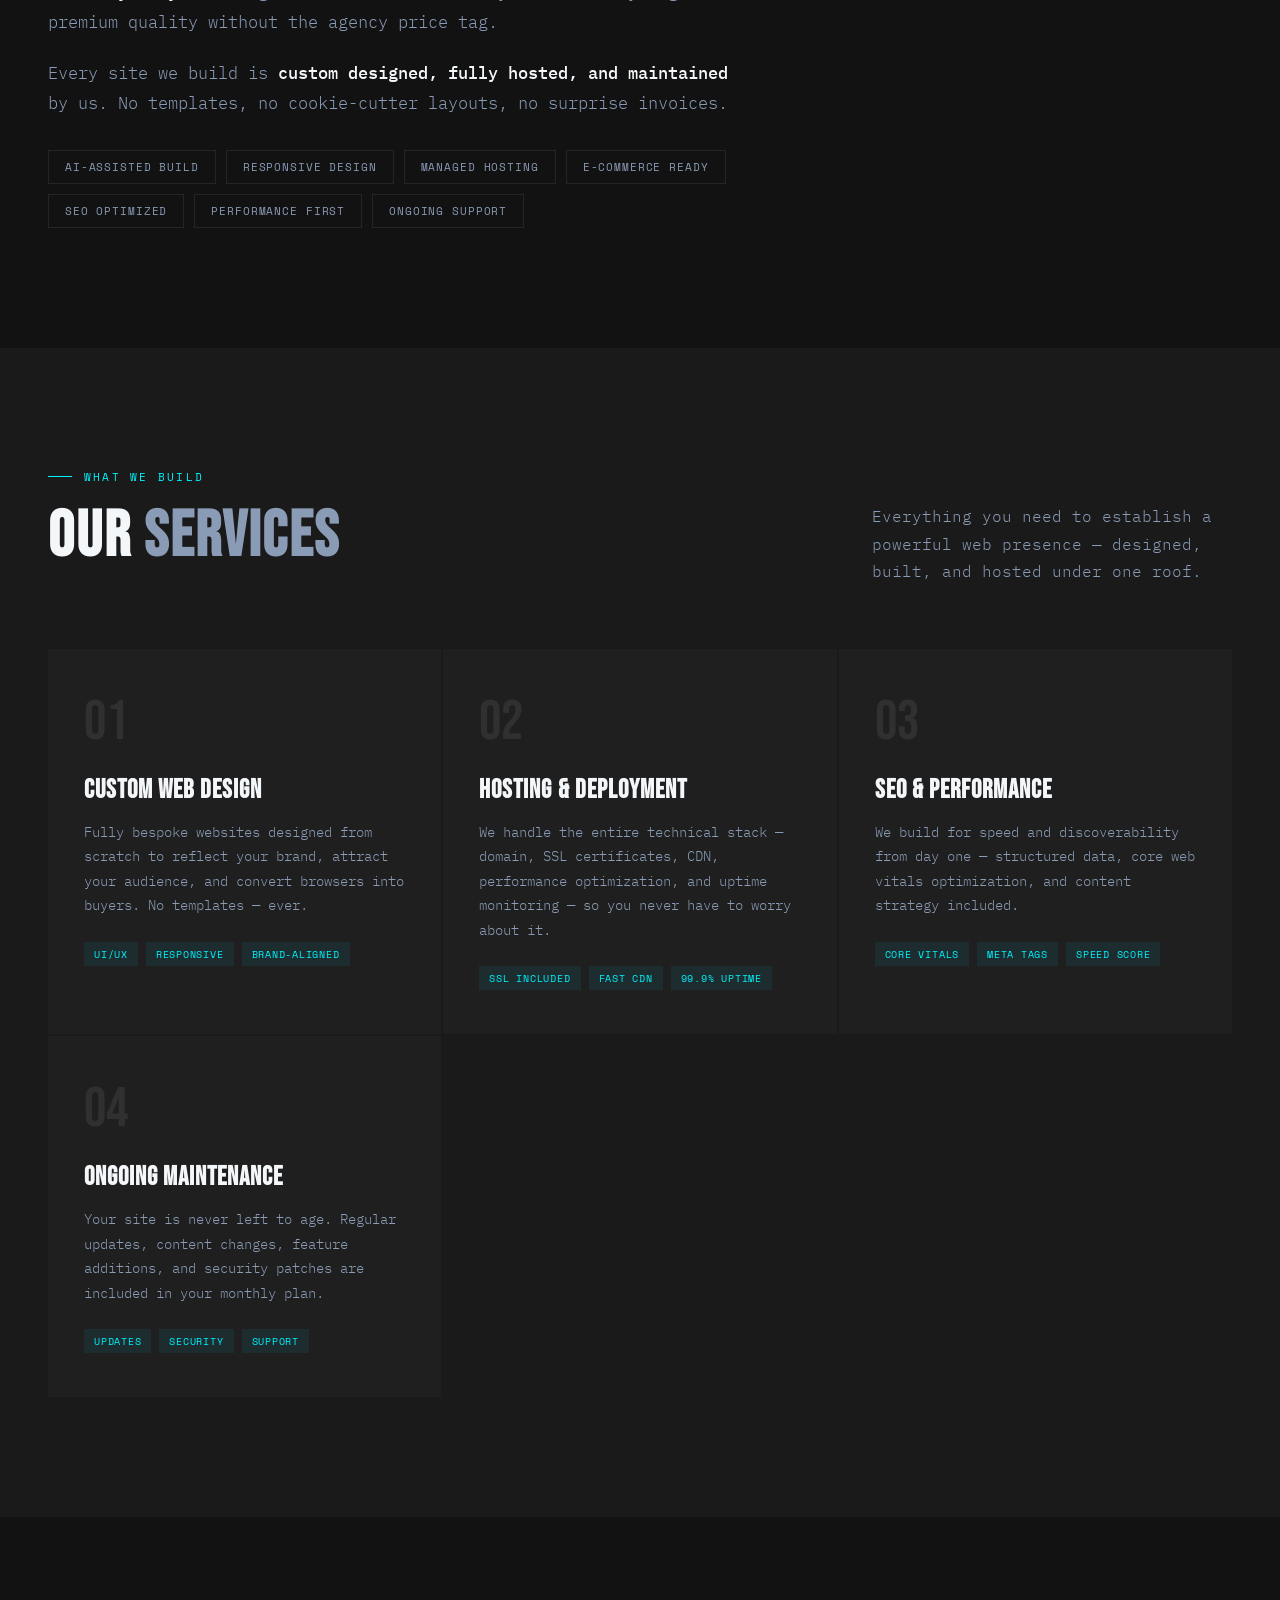
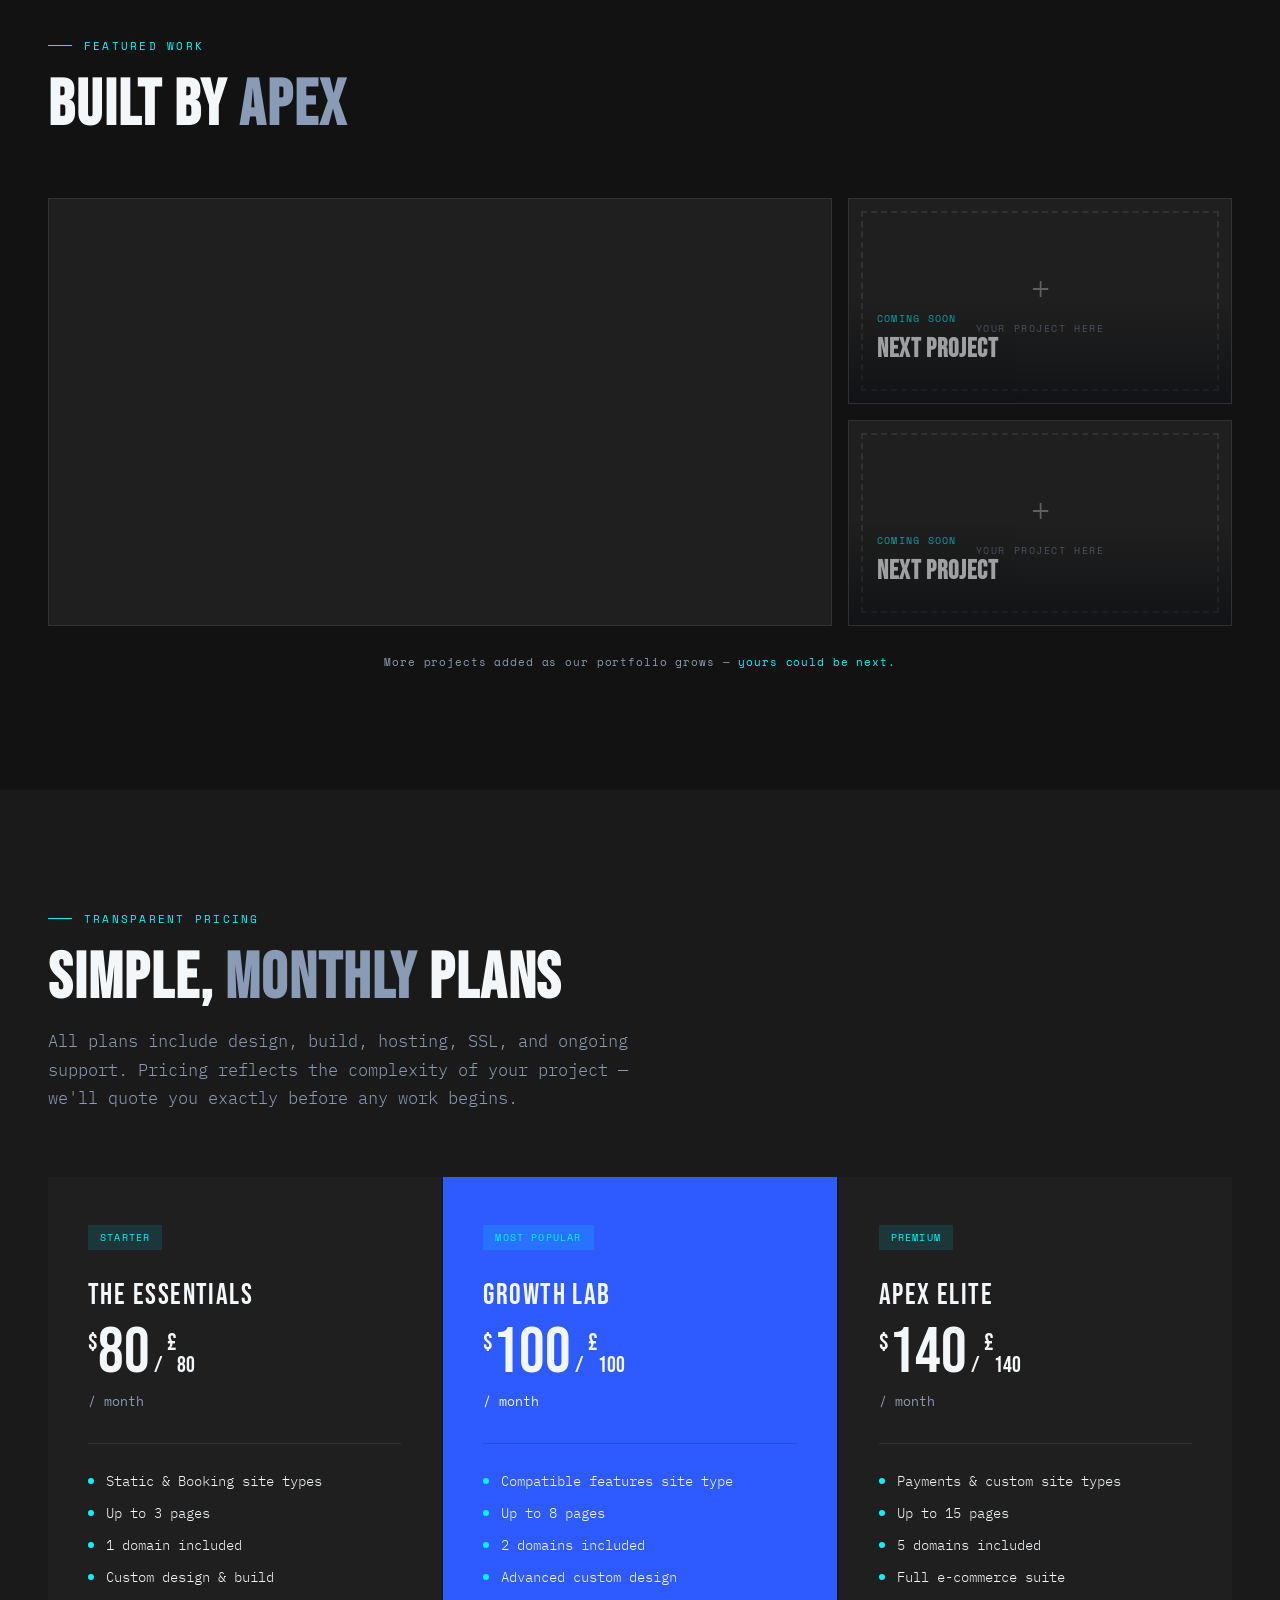
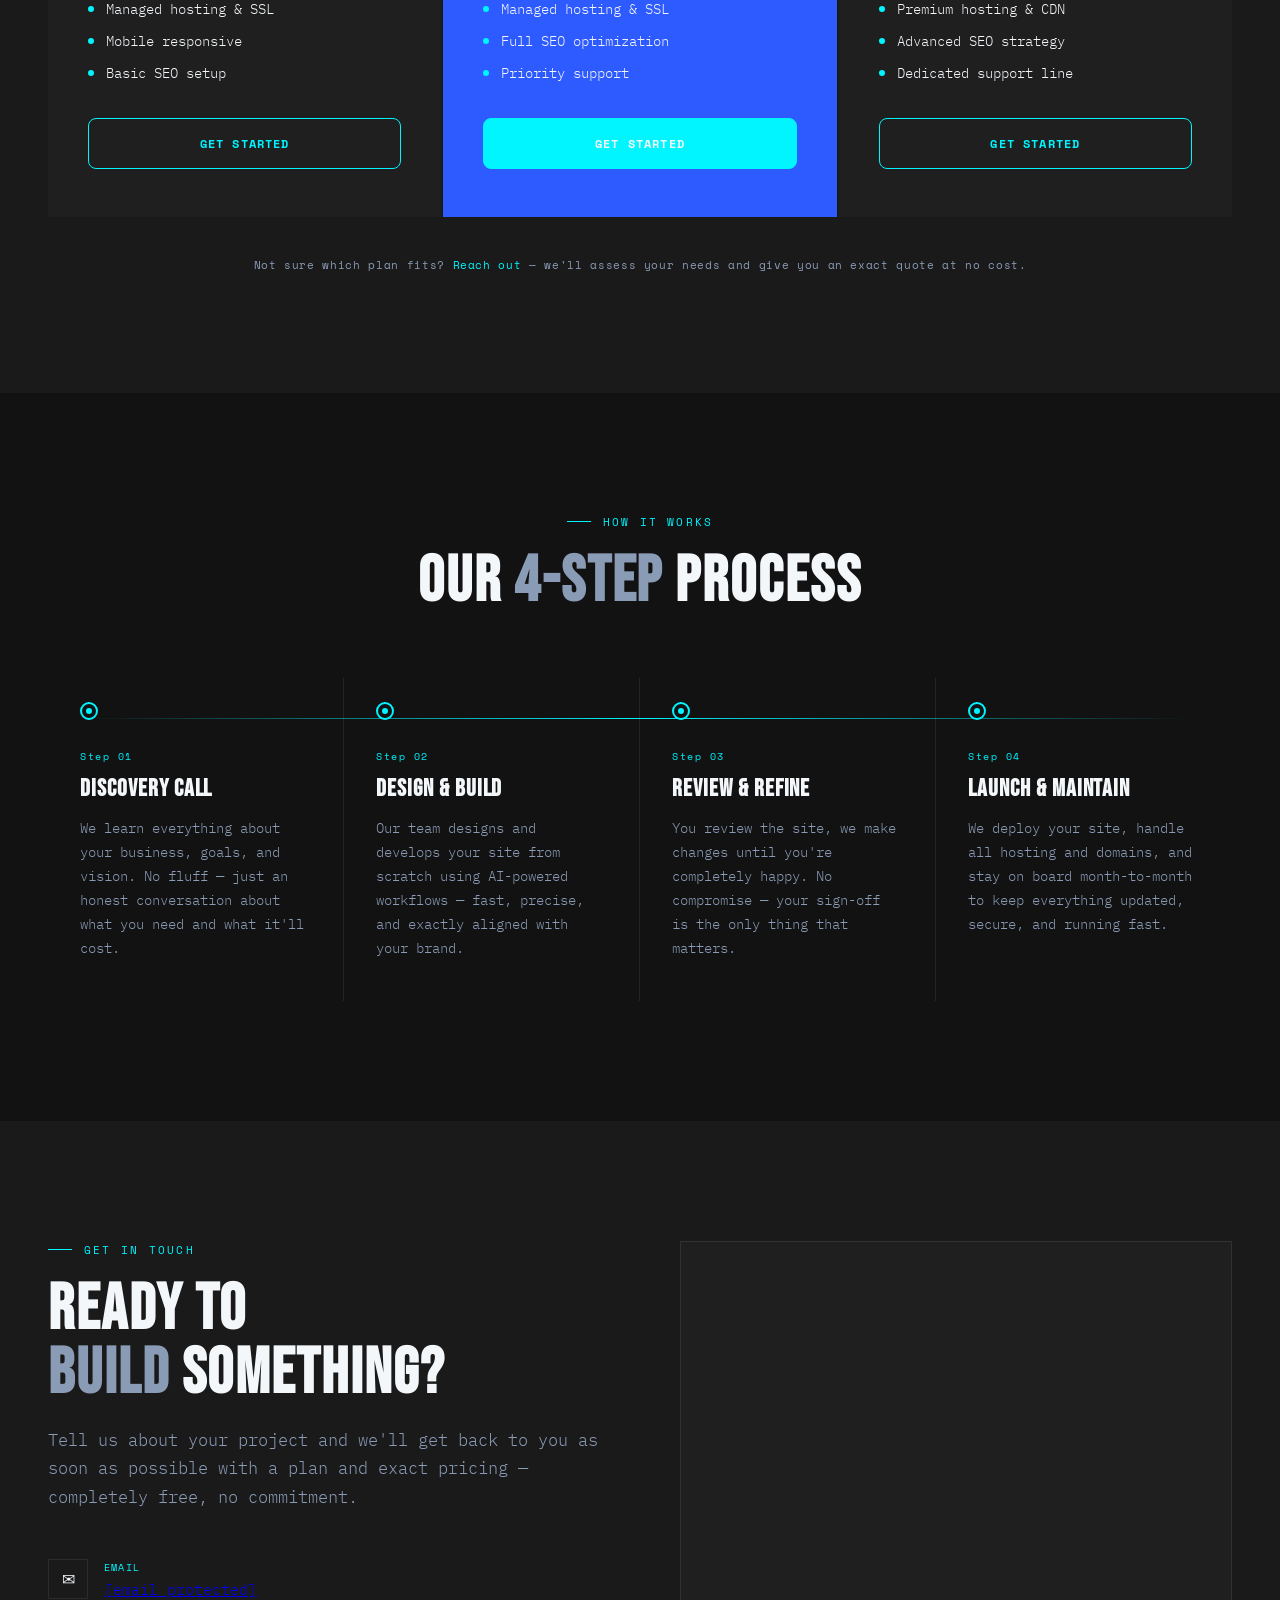
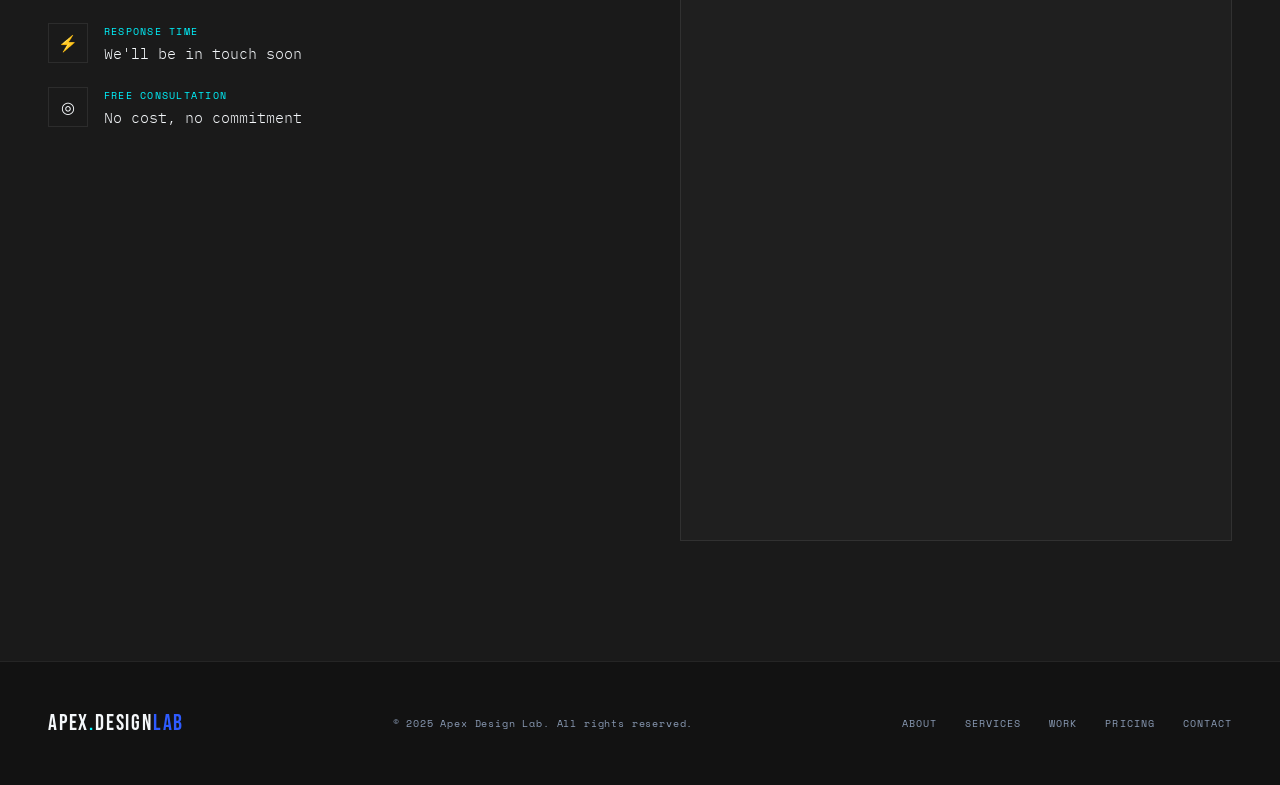
==== commit 5e93bf9c: "Rename index.html to old.html" ====
--- a/old.html
+++ b/old.html
@@ -260,10 +260,8 @@
 
     /* ─── ABOUT ─── */
     #about {
-      display: grid;
-      grid-template-columns: 1fr 1fr;
-      gap: 80px;
-      align-items: center;
+      display: block;
+      max-width: 800px;
     }
 
     .about-visual {
@@ -833,12 +831,6 @@
       from { opacity: 0; transform: translateY(24px); }
       to { opacity: 1; transform: translateY(0); }
     }
-    .reveal {
-      opacity: 0;
-      transform: translateY(30px);
-      transition: opacity 0.7s ease, transform 0.7s ease;
-    }
-    .reveal.visible { opacity: 1; transform: translateY(0); }
 
     /* ─── RESPONSIVE ─── */
     @media (max-width: 1024px) {
@@ -925,16 +917,7 @@
   </section>
 
   <!-- ABOUT -->
-  <section id="about" class="reveal">
-    <div class="about-visual">
-      <div class="about-box about-box-main">
-        <div class="about-icon-ring">
-          <div class="about-icon">⬡</div>
-        </div>
-        <span style="font-family:'Space Mono',monospace;font-size:0.65rem;letter-spacing:0.15em;color:var(--accent);text-transform:uppercase;margin-top:20px;">Apex Design Lab</span>
-      </div>
-      <div class="about-badge">AI + Design<br/>Experts</div>
-    </div>
+  <section id="about">
     <div class="about-text">
       <div class="section-tag">Who We Are</div>
       <h2>Where AI<br/><span class="dim">Meets</span> Craft</h2>
@@ -942,7 +925,7 @@
         Apex Design Lab is a boutique studio combining <strong>cutting-edge AI technology</strong> with genuine design expertise. We're not just developers — we're AI specialists who understand both code and aesthetics at a deep level.
       </p>
       <p>
-        Our team has built and deployed websites in many industries. We leverage AI tools to work faster and smarter, <strong>passing those savings directly to you</strong> through our affordable monthly model — so you get premium quality without the agency price tag.
+        Our team has built and deployed websites across dozens of industries. We leverage AI tools to work faster and smarter, <strong>passing those savings directly to you</strong> through our affordable monthly model — so you get premium quality without the agency price tag.
       </p>
       <p>
         Every site we build is <strong>custom designed, fully hosted, and maintained</strong> by us. No templates, no cookie-cutter layouts, no surprise invoices.
@@ -1138,7 +1121,7 @@
 
   <!-- PROCESS -->
   <section id="process">
-    <div style="text-align:center;max-width:600px;margin:0 auto 0;" class="reveal">
+    <div style="text-align:center;max-width:600px;margin:0 auto 0;">
       <div class="section-tag" style="justify-content:center;">How It Works</div>
       <h2>Our <span class="dim">4-Step</span> Process</h2>
     </div>
@@ -1177,28 +1160,28 @@
       <h2>Ready to<br/><span class="dim">Build</span> Something?</h2>
       <p>Tell us about your project and we'll get back to you as soon as possible with a plan and exact pricing — completely free, no commitment.</p>
       <div class="contact-detail">
-        <div class="contact-icon"></div>
+        <div class="contact-icon">✉</div>
         <div>
           <div class="contact-detail-label">Email</div>
           <div class="contact-detail-val"><a href="/cdn-cgi/l/email-protection" class="__cf_email__" data-cfemail="a4ccc1c8c8cbe4c5d4c1dcc0c1d7cdc3cac8c5c68ac7cbc9">[email&#160;protected]</a></div>
         </div>
       </div>
       <div class="contact-detail">
-        <div class="contact-icon"></div>
+        <div class="contact-icon">⚡</div>
         <div>
           <div class="contact-detail-label">Response Time</div>
           <div class="contact-detail-val">We'll be in touch soon</div>
         </div>
       </div>
       <div class="contact-detail">
-        <div class="contact-icon"></div>
+        <div class="contact-icon">◎</div>
         <div>
           <div class="contact-detail-label">Free Consultation</div>
           <div class="contact-detail-val">No cost, no commitment</div>
         </div>
       </div>
     </div>
-    <div class="reveal" style="width:100%;">
+    <div style="width:100%;">
       <iframe
         src="https://docs.google.com/forms/d/e/1FAIpQLSeYkQMR_vd8ha9FmlaIyv6705ByTCYv2_7O-SxtRw56QU3lKQ/viewform?embedded=true"
         width="100%"
@@ -1225,18 +1208,6 @@
   </footer>
 
   <script data-cfasync="false" src="/cdn-cgi/scripts/5c5dd728/cloudflare-static/email-decode.min.js"></script><script>
-    // Scroll reveal
-    const reveals = document.querySelectorAll('.reveal');
-    const io = new IntersectionObserver((entries) => {
-      entries.forEach(e => {
-        if (e.isIntersecting) {
-          e.target.classList.add('visible');
-          io.unobserve(e.target);
-        }
-      });
-    }, { threshold: 0.08 });
-    reveals.forEach(r => io.observe(r));
-
     // Nav scroll style
     const nav = document.querySelector('nav');
     window.addEventListener('scroll', () => {
